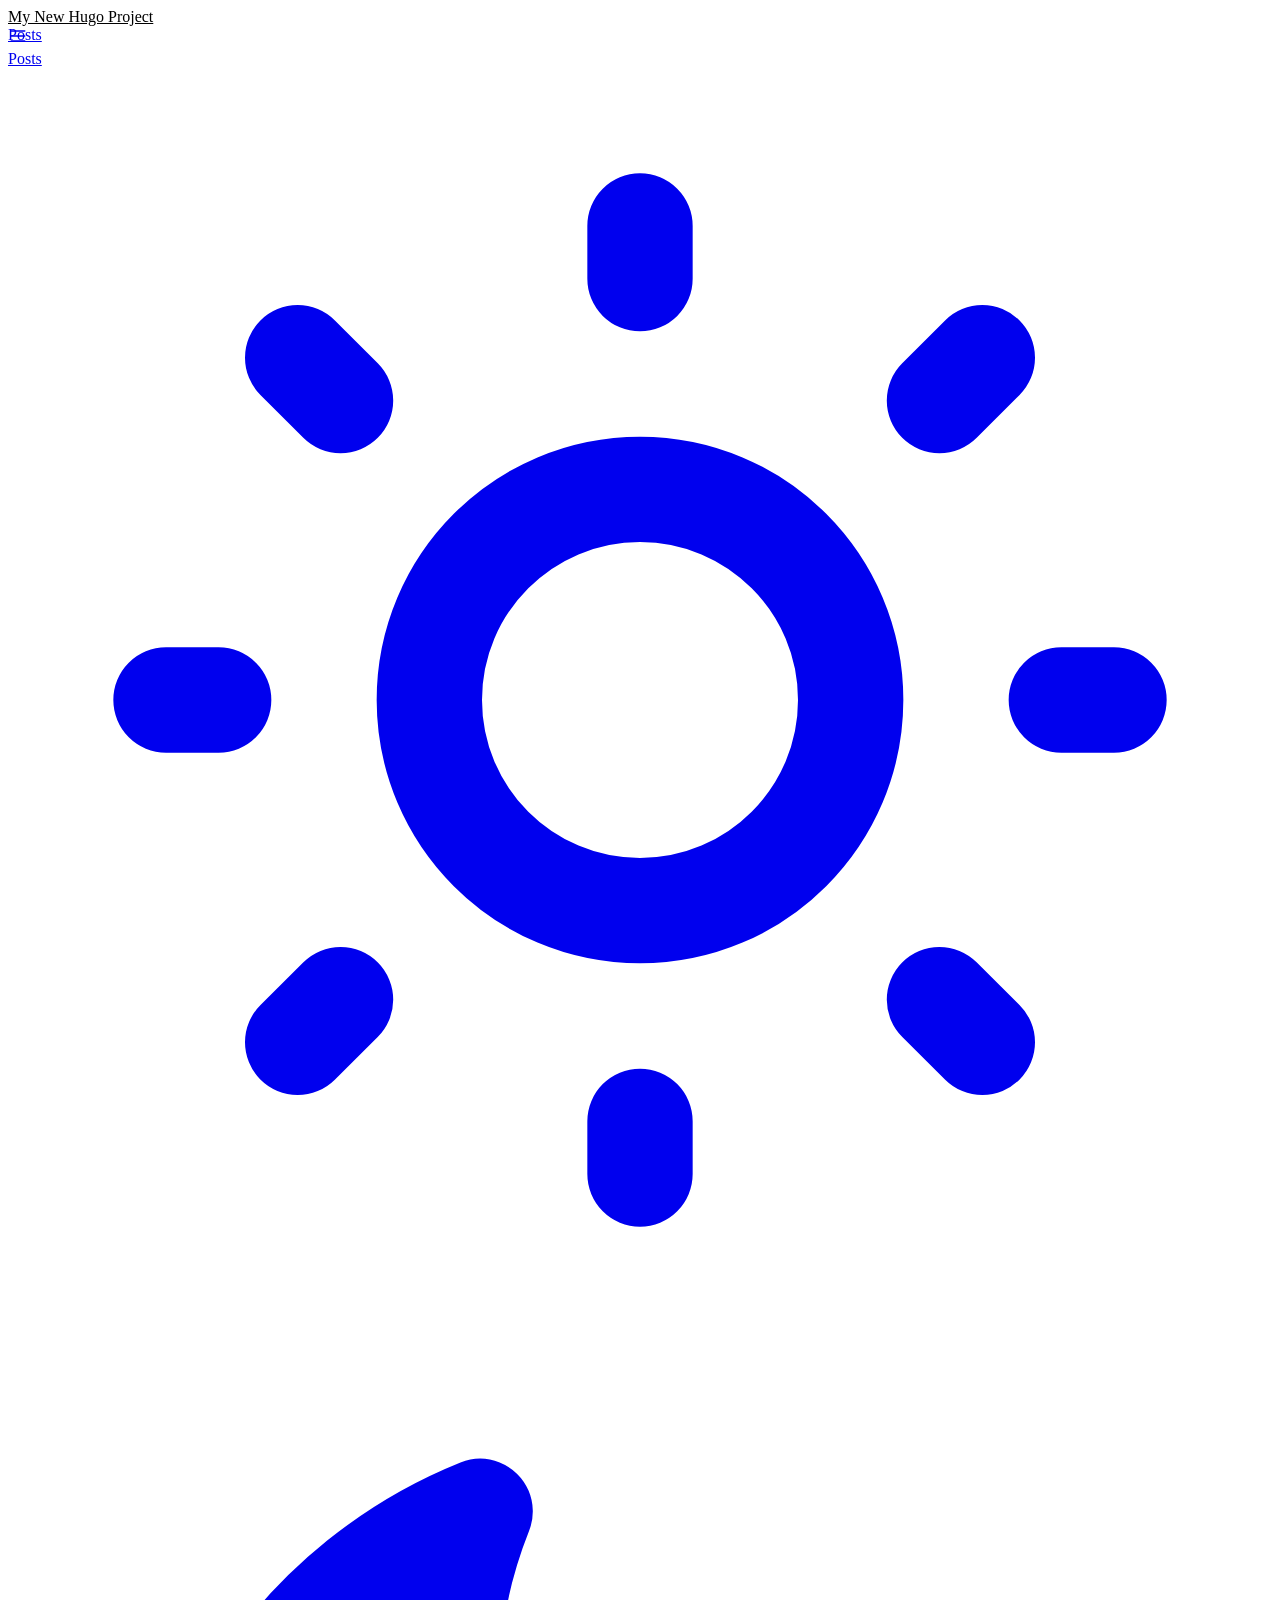
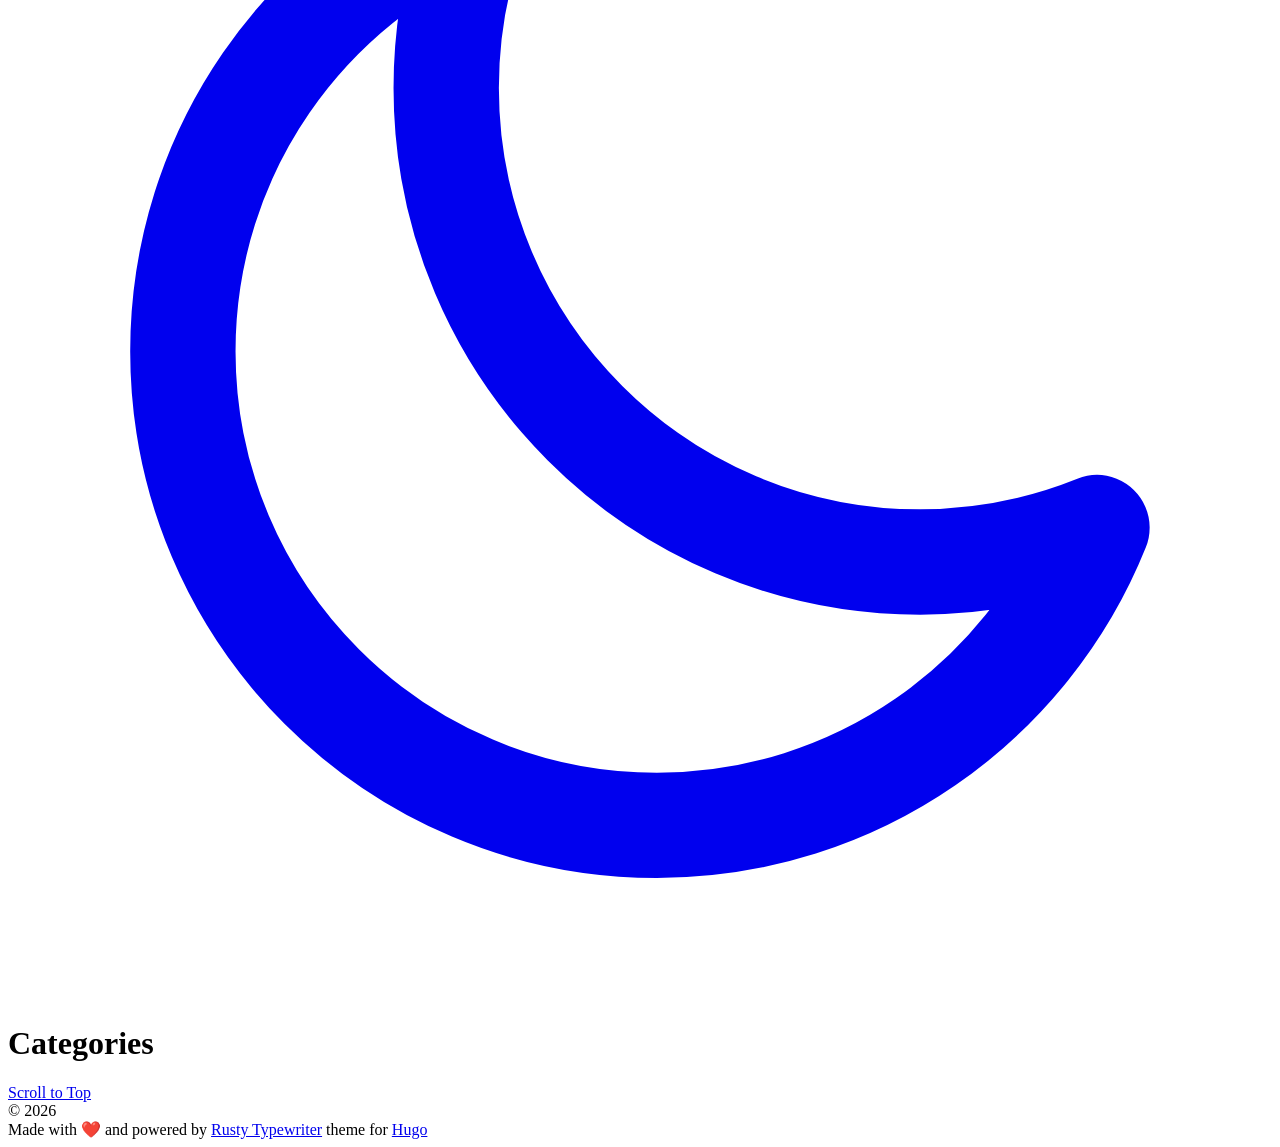
==== public/categories/index.html @ 385023ba "first commit" ====
<!DOCTYPE html>
<html lang="en-us" dir="ltr">
<head><script src="/livereload.js?mindelay=10&amp;v=2&amp;port=1313&amp;path=livereload" data-no-instant defer></script>
  <meta charset="utf-8">
<meta name="viewport" content="width=device-width, initial-scale=1.0">

<title>Categories | My New Hugo Project</title>
<link rel="icon" href="/favicon.svg" sizes="any" type="image/svg+xml" /><meta property="og:url" content="http://localhost:1313/categories/">
	<meta property="og:site_name" content="My New Hugo Project">
	<meta property="og:title" content="Categories">
	<meta property="og:locale" content="en_us">
	<meta property="og:type" content="website">

	<meta name="twitter:card" content="summary">
	<meta name="twitter:title" content="Categories">

    <link rel="stylesheet" href="/css/root.css">
    <link rel="stylesheet" href="/css/bundle.css">

      <script src="/js/bundle.js"></script><script defer src="/js/search/flexsearch.compact.76b8929c1a66cf2312373dcff3afdea5e58f346812de46bd827595ebbbfa1168.js" integrity="sha256-driSnBpmzyMSNz3P86/epeWPNGgS3ka9gnWV67v6EWg="></script>
<script defer src="/js/search/search.1d980f84df11f3eb7c8c5f17f541d49a0611608df179dd74fa7f06225eb56ace.js" integrity="sha256-HZgPhN8R8&#43;t8jF8X9UHUmgYRYI3xed10&#43;n8GIl61as4="></script>

<link rel="preconnect" href="https://fonts.googleapis.com">
<link rel="preconnect" href="https://fonts.gstatic.com" crossorigin>
<link href="https://fonts.googleapis.com/css2?family=Spectral:ital,wght@0,200;0,300;0,400;0,500;0,600;0,700;0,800;1,200;1,300;1,400;1,500;1,600;1,700;1,800&display=swap" rel="stylesheet">
<link href="https://fonts.googleapis.com/css2?family=Bricolage+Grotesque:opsz,wght@12..96,200..800&family=Spectral:ital,wght@0,200;0,300;0,400;0,500;0,600;0,700;0,800;1,200;1,300;1,400;1,500;1,600;1,700;1,800&display=swap" rel="stylesheet">

</head>
<body class="notransition">
  <div id="container">
    <header id="main-header"><div role="navigation" aria-label="Main">
  <div class="nav-left">
    <a href="http://localhost:1313/" style="color: inherit;">My New Hugo Project</a>
  </div>
  <div class="nav-right">
    <div style="position:absolute;width:0px;height:0px;">
      <div id="nav-dropdown-menu" class="hidden" href="#">
    <div class="nav-item">
      <a href="/posts/"
      >Posts</a>
    </div>
</div>
    </div>
    <a id="nav-dropdown-button" href="#"><svg width="20px" height="20px" viewBox="0 0 24 24" fill="none" xmlns="http://www.w3.org/2000/svg">
<path d="M4 6H20M4 12H20M4 18H20" stroke="currentColor" stroke-width="2" stroke-linecap="round" stroke-linejoin="round"/>
</svg>
</a>
    <div id="nav-menu">
    <div class="nav-item">
      <a href="/posts/"
      >Posts</a>
    </div>
</div>
    <a id="theme-switcher" href="#">
<svg class="light-icon" viewBox="0 0 24 24" fill="none" xmlns="http://www.w3.org/2000/svg">
<path d="M12 3V4M12 20V21M4 12H3M6.31412 6.31412L5.5 5.5M17.6859 6.31412L18.5 5.5M6.31412 17.69L5.5 18.5001M17.6859 17.69L18.5 18.5001M21 12H20M16 12C16 14.2091 14.2091 16 12 16C9.79086 16 8 14.2091 8 12C8 9.79086 9.79086 8 12 8C14.2091 8 16 9.79086 16 12Z" stroke="currentColor" stroke-width="2" stroke-linecap="round" stroke-linejoin="round"/>
</svg>

<svg class="dark-icon" viewBox="0 0 24 24" fill="none" xmlns="http://www.w3.org/2000/svg">
<path d="M3.32031 11.6835C3.32031 16.6541 7.34975 20.6835 12.3203 20.6835C16.1075 20.6835 19.3483 18.3443 20.6768 15.032C19.6402 15.4486 18.5059 15.6834 17.3203 15.6834C12.3497 15.6834 8.32031 11.654 8.32031 6.68342C8.32031 5.50338 8.55165 4.36259 8.96453 3.32996C5.65605 4.66028 3.32031 7.89912 3.32031 11.6835Z" stroke="currentColor" stroke-width="2" stroke-linecap="round" stroke-linejoin="round"/>
</svg>
</a>
  </div>
</div>
</header>
    <div class="flex grow">
      <div id="main-pane">
        <main id="main-content">
  <h1>Categories</h1></main>
        <footer id="main-footer"><div class="footer">
  <a href="#">Scroll to Top</a>
  <div class="footer-copyright">
    <div class="dim">© 2026 </div>
    <div>Made with ❤️ and powered by <a href="https://github.com/math-queiroz/rusty-typewriter" target="_blank">Rusty Typewriter</a> theme for <a href="https://gohugo.io/" target="_blank">Hugo</a></div>
  </div>
</div>
</footer>
      </div></div>
  </div>
</body>
</html>
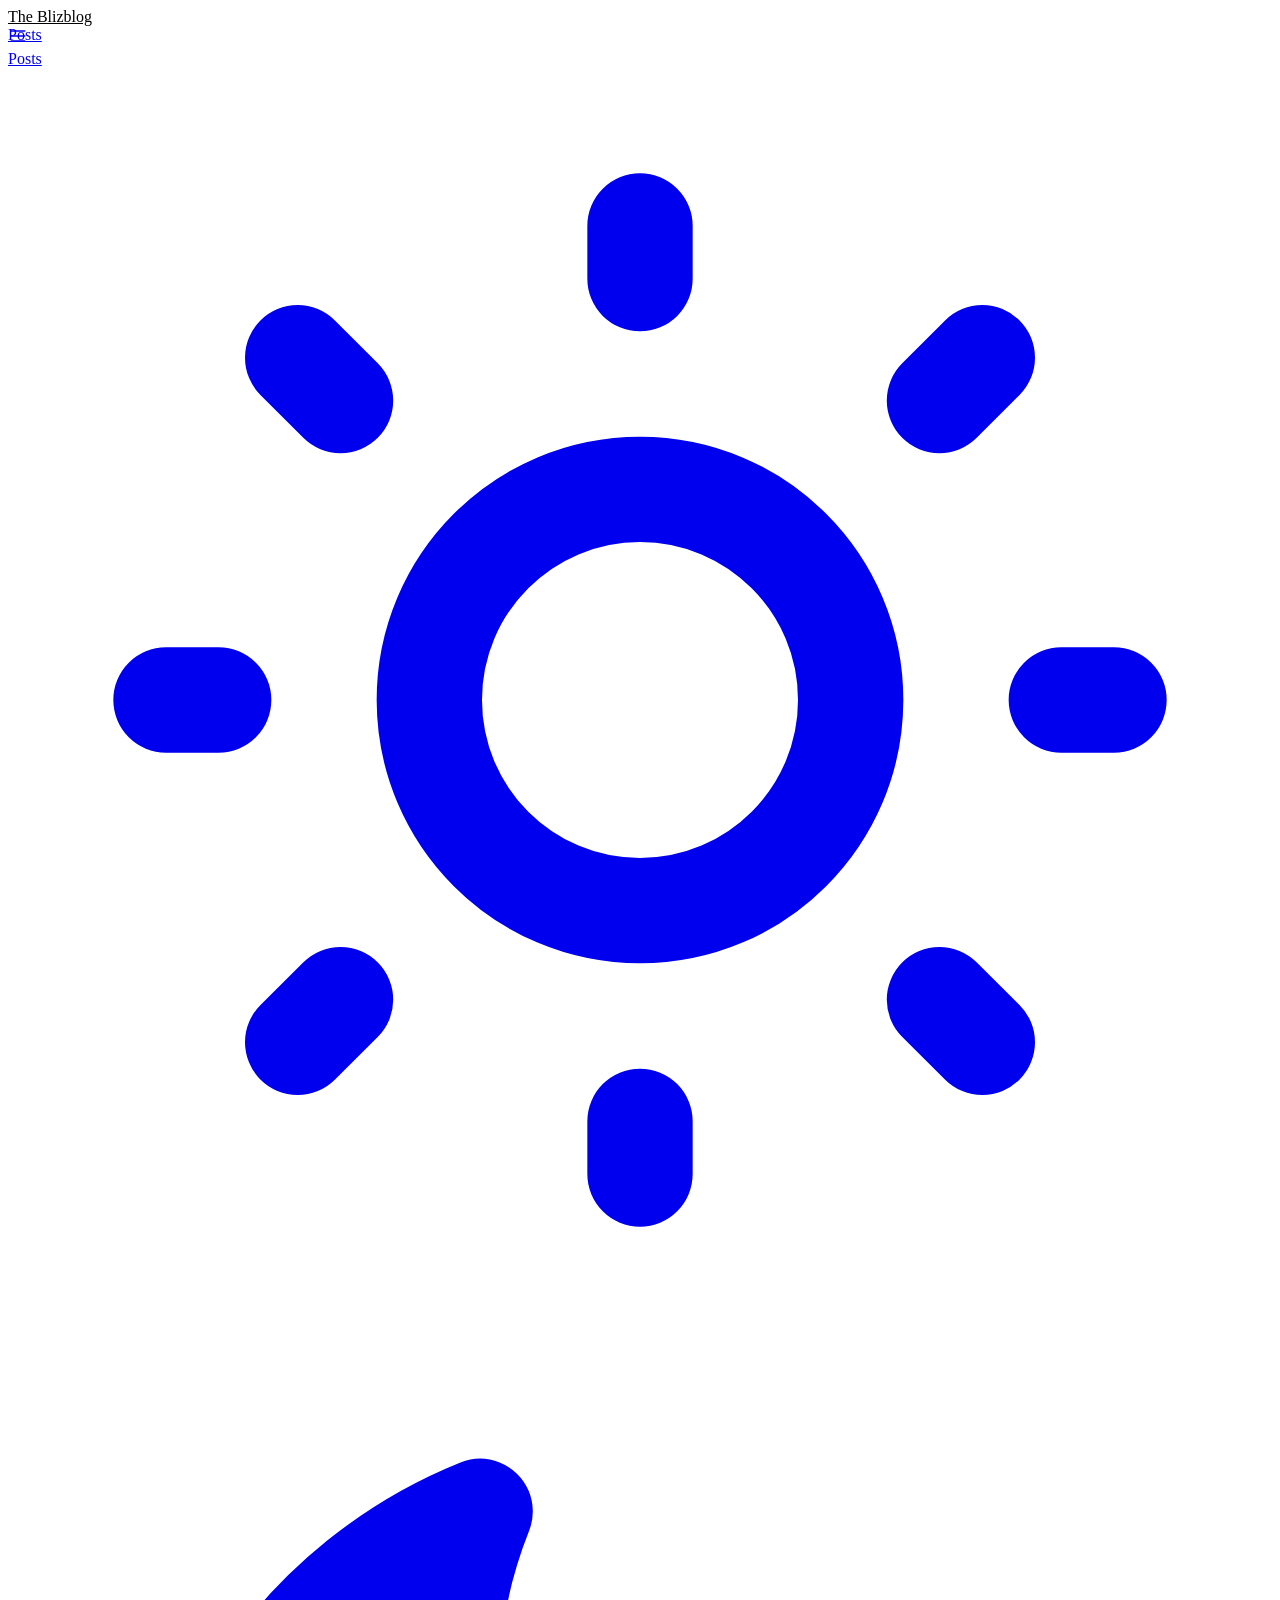
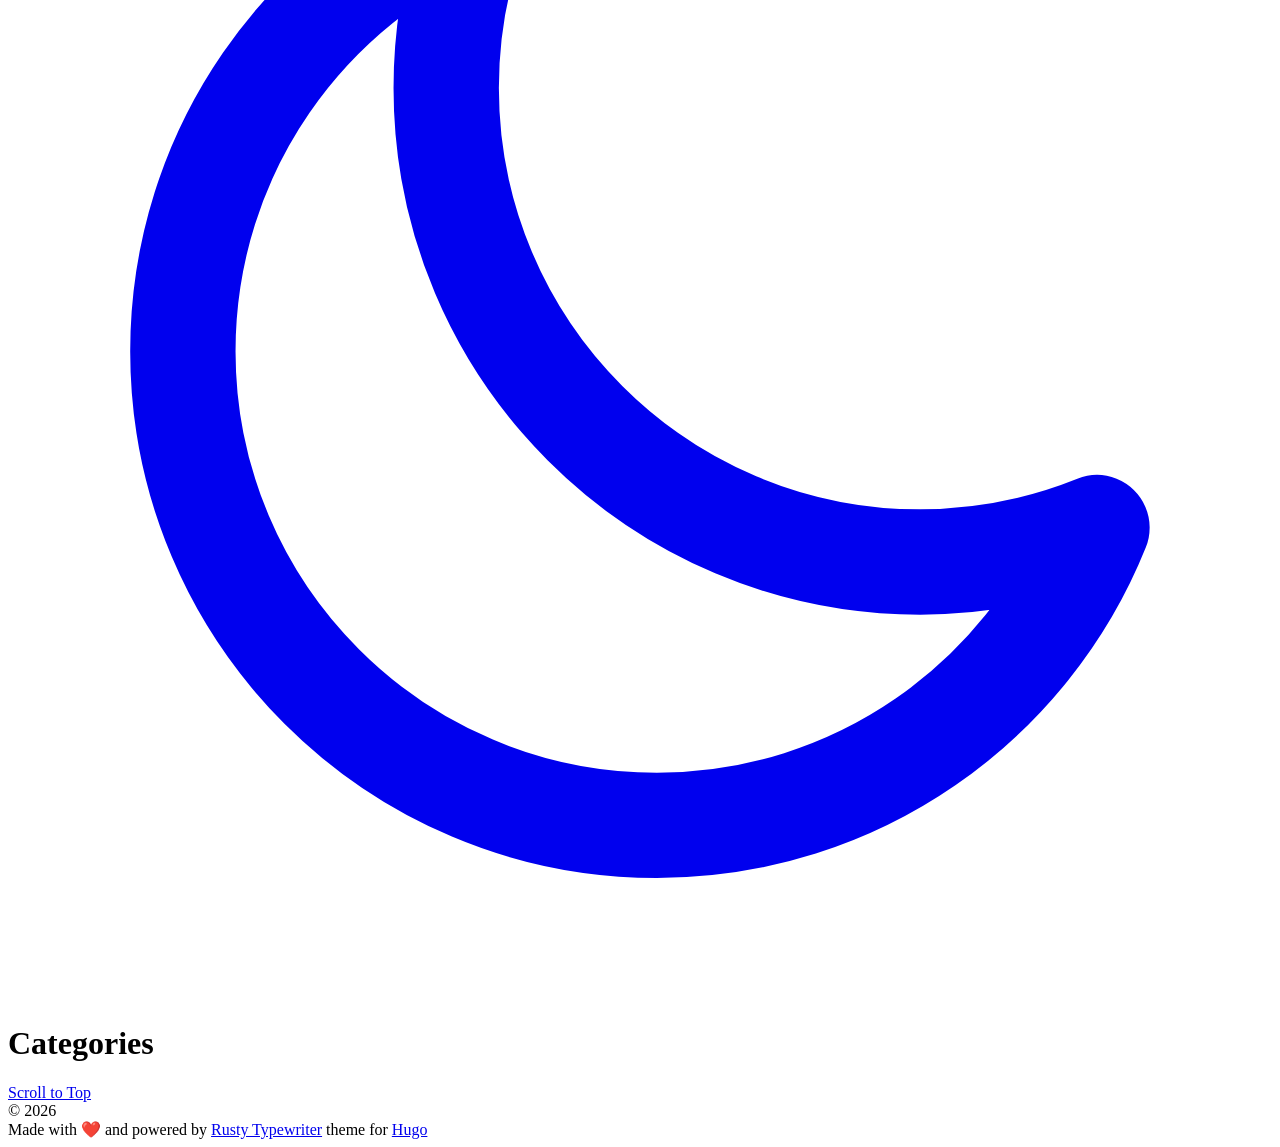
==== commit 3ef9d6bf: "fifth commit" ====
--- a/public/categories/index.html
+++ b/public/categories/index.html
@@ -4,9 +4,9 @@
   <meta charset="utf-8">
 <meta name="viewport" content="width=device-width, initial-scale=1.0">
 
-<title>Categories | My New Hugo Project</title>
+<title>Categories | The Blizblog</title>
 <link rel="icon" href="/favicon.svg" sizes="any" type="image/svg+xml" /><meta property="og:url" content="http://localhost:1313/categories/">
-	<meta property="og:site_name" content="My New Hugo Project">
+	<meta property="og:site_name" content="The Blizblog">
 	<meta property="og:title" content="Categories">
 	<meta property="og:locale" content="en_us">
 	<meta property="og:type" content="website">
@@ -14,6 +14,7 @@
 	<meta name="twitter:card" content="summary">
 	<meta name="twitter:title" content="Categories">
 
+    <link rel="stylesheet" href="/css/custom.css">
     <link rel="stylesheet" href="/css/root.css">
     <link rel="stylesheet" href="/css/bundle.css">
 
@@ -30,7 +31,7 @@
   <div id="container">
     <header id="main-header"><div role="navigation" aria-label="Main">
   <div class="nav-left">
-    <a href="http://localhost:1313/" style="color: inherit;">My New Hugo Project</a>
+    <a href="http://localhost:1313/" style="color: inherit;">The Blizblog</a>
   </div>
   <div class="nav-right">
     <div style="position:absolute;width:0px;height:0px;">
